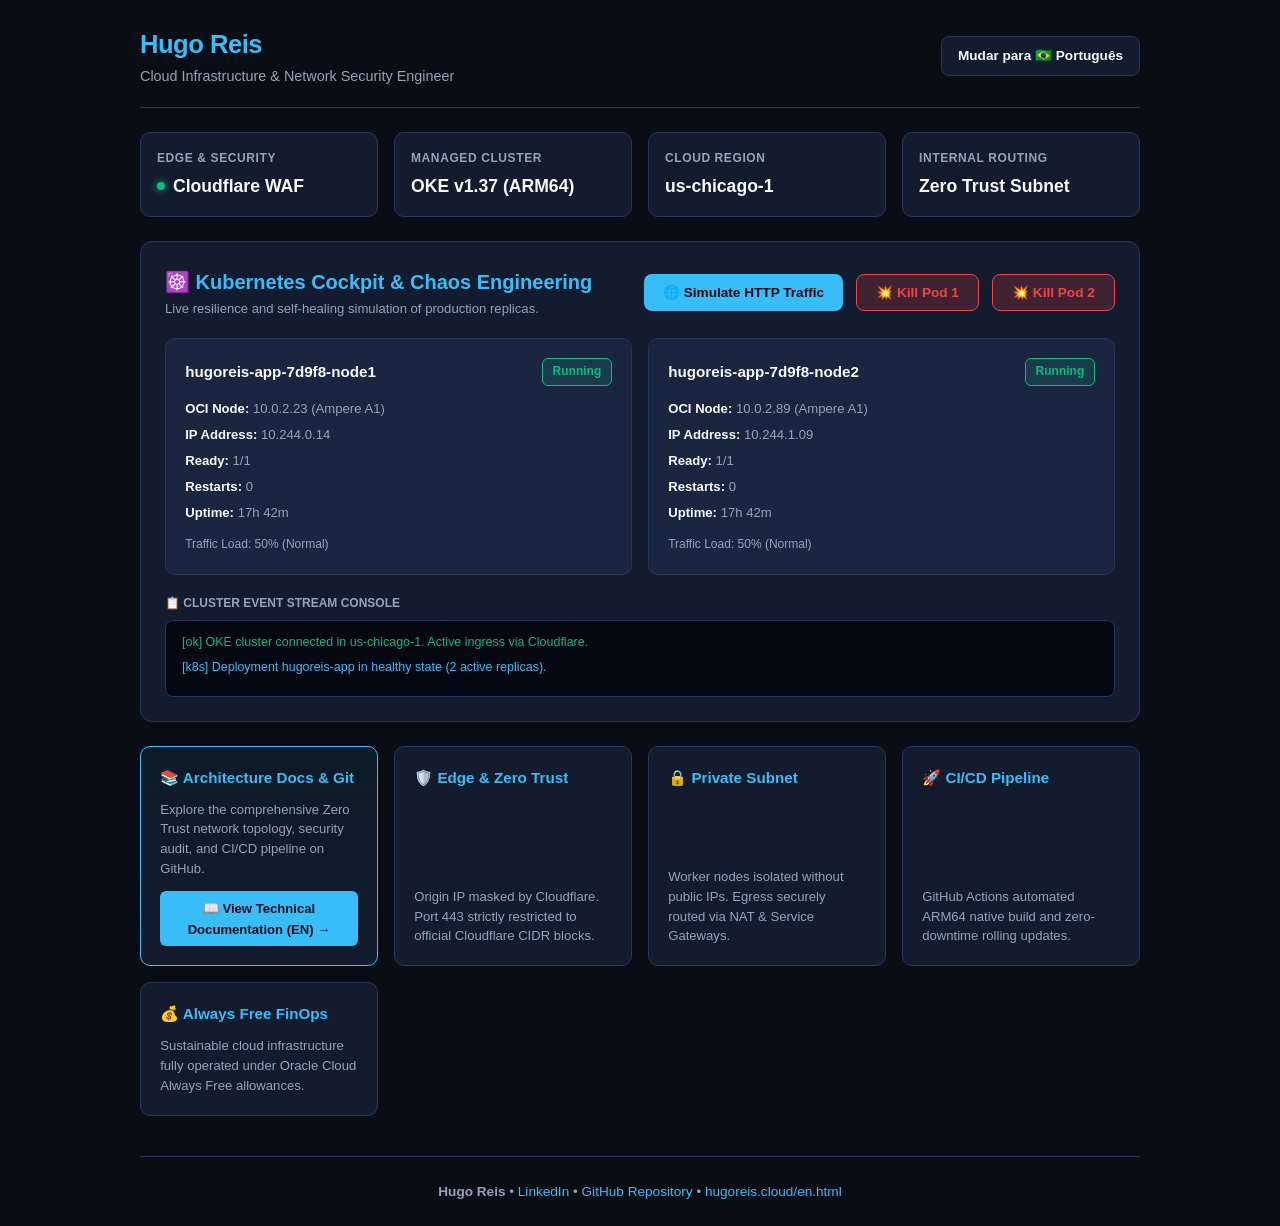
==== app/en.html @ 409507f8 "Create en.html" ====
<!DOCTYPE html>
<html lang="en-US">
<head>
  <meta charset="UTF-8">
  <meta name="viewport" content="width=device-width, initial-scale=1.0">
  <title>Hugo Reis | Cloud Architecture & Kubernetes Cockpit</title>
  <link rel="stylesheet" href="style.css">
  <script src="app.js" defer></script>
</head>
<body>
  <div class="container">
    <header>
      <div class="brand">
        <h1>Hugo Reis</h1>
        <p>Cloud Infrastructure & Network Security Engineer</p>
      </div>
      <a href="index.html" class="lang-btn">Mudar para 🇧🇷 Português</a>
    </header>

    <div class="telemetry-strip">
      <div class="telemetry-card">
        <div class="telemetry-label">Edge & Security</div>
        <div class="telemetry-val"><span class="status-dot"></span> Cloudflare WAF</div>
      </div>
      <div class="telemetry-card">
        <div class="telemetry-label">Managed Cluster</div>
        <div class="telemetry-val">OKE v1.37 (ARM64)</div>
      </div>
      <div class="telemetry-card">
        <div class="telemetry-label">Cloud Region</div>
        <div class="telemetry-val">us-chicago-1</div>
      </div>
      <div class="telemetry-card">
        <div class="telemetry-label">Internal Routing</div>
        <div class="telemetry-val">Zero Trust Subnet</div>
      </div>
    </div>

    <section class="cockpit-panel">
      <div class="cockpit-header">
        <div>
          <h2>☸️ Kubernetes Cockpit & Chaos Engineering</h2>
          <p style="font-size: 0.82rem; color: var(--text-muted);">Live resilience and self-healing simulation of production replicas.</p>
        </div>
        <div class="actions-bar">
          <button class="btn" id="btn-traffic">🌐 Simulate HTTP Traffic</button>
          <button class="btn btn-danger" id="btn-kill-1">💥 Kill Pod 1</button>
          <button class="btn btn-danger" id="btn-kill-2">💥 Kill Pod 2</button>
        </div>
      </div>

      <div class="pods-grid">
        <div class="pod-card" id="pod-card-1">
          <div class="pod-title">
            <span>hugoreis-app-7d9f8-node1</span>
            <span class="pod-badge badge-running" id="pod-status-1">Running</span>
          </div>
          <div class="pod-meta">
            <span><strong>OCI Node:</strong> 10.0.2.23 (Ampere A1)</span>
            <span><strong>IP Address:</strong> 10.244.0.14</span>
            <span><strong>Ready:</strong> <span id="pod-ready-1">1/1</span></span>
            <span><strong>Restarts:</strong> <span id="pod-restarts-1">0</span></span>
            <span><strong>Uptime:</strong> 17h 42m</span>
          </div>
          <div style="font-size: 0.75rem; color: var(--text-muted);" id="pod-load-1">Traffic Load: 50% (Normal)</div>
        </div>

        <div class="pod-card" id="pod-card-2">
          <div class="pod-title">
            <span>hugoreis-app-7d9f8-node2</span>
            <span class="pod-badge badge-running" id="pod-status-2">Running</span>
          </div>
          <div class="pod-meta">
            <span><strong>OCI Node:</strong> 10.0.2.89 (Ampere A1)</span>
            <span><strong>IP Address:</strong> 10.244.1.09</span>
            <span><strong>Ready:</strong> <span id="pod-ready-2">1/1</span></span>
            <span><strong>Restarts:</strong> <span id="pod-restarts-2">0</span></span>
            <span><strong>Uptime:</strong> 17h 42m</span>
          </div>
          <div style="font-size: 0.75rem; color: var(--text-muted);" id="pod-load-2">Traffic Load: 50% (Normal)</div>
        </div>
      </div>

      <div>
        <div style="font-size: 0.75rem; font-weight: 700; text-transform: uppercase; color: var(--text-muted); margin-bottom: 0.4rem;">
          📋 Cluster Event Stream Console
        </div>
        <div class="console-box" id="console-log">
          <div class="console-line success">[ok] OKE cluster connected in us-chicago-1. Active ingress via Cloudflare.</div>
          <div class="console-line">[k8s] Deployment hugoreis-app in healthy state (2 active replicas).</div>
        </div>
      </div>
    </section>

    <div class="specs-grid">
      <div class="spec-card doc-highlight">
        <h3>📚 Architecture Docs & Git</h3>
        <p>Explore the comprehensive Zero Trust network topology, security audit, and CI/CD pipeline on GitHub.</p>
        <a href="https://github.com/hnreis/hugoreis-cloud/blob/main/README.md" target="_blank" class="doc-link">📖 View Technical Documentation (EN) &rarr;</a>
      </div>
      <div class="spec-card">
        <h3>🛡️ Edge & Zero Trust</h3>
        <p>Origin IP masked by Cloudflare. Port 443 strictly restricted to official Cloudflare CIDR blocks.</p>
      </div>
      <div class="spec-card">
        <h3>🔒 Private Subnet</h3>
        <p>Worker nodes isolated without public IPs. Egress securely routed via NAT & Service Gateways.</p>
      </div>
      <div class="spec-card">
        <h3>🚀 CI/CD Pipeline</h3>
        <p>GitHub Actions automated ARM64 native build and zero-downtime rolling updates.</p>
      </div>
      <div class="spec-card">
        <h3>💰 Always Free FinOps</h3>
        <p>Sustainable cloud infrastructure fully operated under Oracle Cloud Always Free allowances.</p>
      </div>
    </div>

    <footer>
      <p>
        <strong>Hugo Reis</strong> &bull; 
        <a href="https://www.linkedin.com/in/hugo-nogueira-dos-reis/" target="_blank">LinkedIn</a> &bull; 
        <a href="https://github.com/hnreis/hugoreis-cloud" target="_blank">GitHub Repository</a> &bull; 
        <a href="https://www.hugoreis.cloud/en.html">hugoreis.cloud/en.html</a>
      </p>
    </footer>
  </div>
</body>
</html>
---- app/style.css ----
:root {
  --bg: #090d16;
  --card: #131b2e;
  --card-inner: #1a253f;
  --border: #283759;
  --accent: #38bdf8;
  --accent-hover: #0284c7;
  --text: #f8fafc;
  --text-muted: #94a3b8;
  --success: #10b981;
  --danger: #ef4444;
  --warning: #f59e0b;
}

* { box-sizing: border-box; margin: 0; padding: 0; font-family: -apple-system, BlinkMacSystemFont, "Segoe UI", Roboto, sans-serif; }
body { background-color: var(--bg); color: var(--text); line-height: 1.6; padding: 1.5rem 1rem; }
.container { max-width: 1000px; margin: 0 auto; display: flex; flex-direction: column; gap: 1.5rem; }

header { display: flex; justify-content: space-between; align-items: center; border-bottom: 1px solid var(--border); padding-bottom: 1.2rem; }
.brand h1 { font-size: 1.6rem; color: var(--accent); letter-spacing: -0.02em; }
.brand p { color: var(--text-muted); font-size: 0.9rem; }
.lang-btn { background: var(--card); border: 1px solid var(--border); color: var(--text); padding: 0.5rem 1rem; border-radius: 8px; font-weight: 600; font-size: 0.85rem; text-decoration: none; transition: border-color 0.2s; }
.lang-btn:hover { border-color: var(--accent); }

.telemetry-strip { display: grid; grid-template-columns: repeat(auto-fit, minmax(200px, 1fr)); gap: 1rem; }
.telemetry-card { background: var(--card); border: 1px solid var(--border); border-radius: 10px; padding: 1rem; }
.telemetry-label { font-size: 0.75rem; text-transform: uppercase; color: var(--text-muted); font-weight: 700; letter-spacing: 0.05em; }
.telemetry-val { font-size: 1.1rem; font-weight: 700; color: var(--text); margin-top: 0.2rem; display: flex; align-items: center; gap: 0.5rem; }
.status-dot { width: 8px; height: 8px; border-radius: 50%; background: var(--success); display: inline-block; box-shadow: 0 0 8px var(--success); }

.cockpit-panel { background: var(--card); border: 1px solid var(--border); border-radius: 12px; padding: 1.5rem; display: flex; flex-direction: column; gap: 1.2rem; }
.cockpit-header { display: flex; justify-content: space-between; align-items: center; flex-wrap: wrap; gap: 0.8rem; }
.cockpit-header h2 { font-size: 1.25rem; color: var(--accent); display: flex; align-items: center; gap: 0.5rem; }

.actions-bar { display: flex; gap: 0.8rem; flex-wrap: wrap; }
.btn { background: var(--accent); color: #090d16; border: none; padding: 0.6rem 1.2rem; border-radius: 8px; font-weight: 700; font-size: 0.85rem; cursor: pointer; transition: opacity 0.2s; }
.btn:hover { opacity: 0.9; }
.btn-danger { background: rgba(239, 68, 68, 0.2); border: 1px solid var(--danger); color: var(--danger); }
.btn-danger:hover { background: var(--danger); color: #fff; }

.pods-grid { display: grid; grid-template-columns: repeat(auto-fit, minmax(300px, 1fr)); gap: 1rem; }
.pod-card { background: var(--card-inner); border: 1px solid var(--border); border-radius: 10px; padding: 1.2rem; position: relative; transition: all 0.3s ease; }
.pod-card.highlight { border-color: var(--accent); box-shadow: 0 0 15px rgba(56, 189, 248, 0.4); transform: translateY(-2px); }
.pod-card.failing { border-color: var(--danger); opacity: 0.75; }
.pod-title { font-size: 0.95rem; font-weight: 700; margin-bottom: 0.5rem; display: flex; justify-content: space-between; align-items: center; }
.pod-badge { font-size: 0.75rem; padding: 0.2rem 0.6rem; border-radius: 6px; font-weight: 700; }
.badge-running { background: rgba(16, 185, 129, 0.15); color: var(--success); border: 1px solid var(--success); }
.badge-failed { background: rgba(239, 68, 68, 0.15); color: var(--danger); border: 1px solid var(--danger); }
.badge-recovering { background: rgba(245, 158, 11, 0.15); color: var(--warning); border: 1px solid var(--warning); }

.pod-meta { font-size: 0.82rem; color: var(--text-muted); display: flex; flex-direction: column; gap: 0.3rem; margin: 0.8rem 0; }
.pod-meta span strong { color: var(--text); }

.console-box { background: #040711; border: 1px solid var(--border); border-radius: 8px; padding: 0.8rem 1rem; font-family: ui-monospace, SFMono-Regular, Menlo, Monaco, Consolas, monospace; font-size: 0.78rem; max-height: 160px; overflow-y: auto; color: #38bdf8; }
.console-line { margin-bottom: 0.3rem; word-break: break-all; }
.console-line.warn { color: var(--warning); }
.console-line.err { color: var(--danger); }
.console-line.success { color: var(--success); }

.specs-grid { display: grid; grid-template-columns: repeat(auto-fit, minmax(220px, 1fr)); gap: 1rem; }
.spec-card { background: var(--card); border: 1px solid var(--border); border-radius: 10px; padding: 1.2rem; display: flex; flex-direction: column; justify-content: space-between; }
.spec-card h3 { font-size: 0.95rem; color: var(--accent); margin-bottom: 0.6rem; }
.spec-card p { font-size: 0.82rem; color: var(--text-muted); line-height: 1.5; }

/* Destaque do Card de Documentação Git */
.doc-highlight { border: 1px solid var(--accent); background: linear-gradient(180deg, rgba(56, 189, 248, 0.08) 0%, var(--card) 100%); }
.doc-link { display: inline-block; margin-top: 0.8rem; font-size: 0.82rem; font-weight: 700; color: #090d16; background: var(--accent); padding: 0.4rem 0.8rem; border-radius: 6px; text-decoration: none; text-align: center; }
.doc-link:hover { opacity: 0.9; }

footer { text-align: center; color: var(--text-muted); font-size: 0.85rem; border-top: 1px solid var(--border); padding-top: 1.5rem; margin-top: 1rem; }
footer a { color: var(--accent); text-decoration: none; }
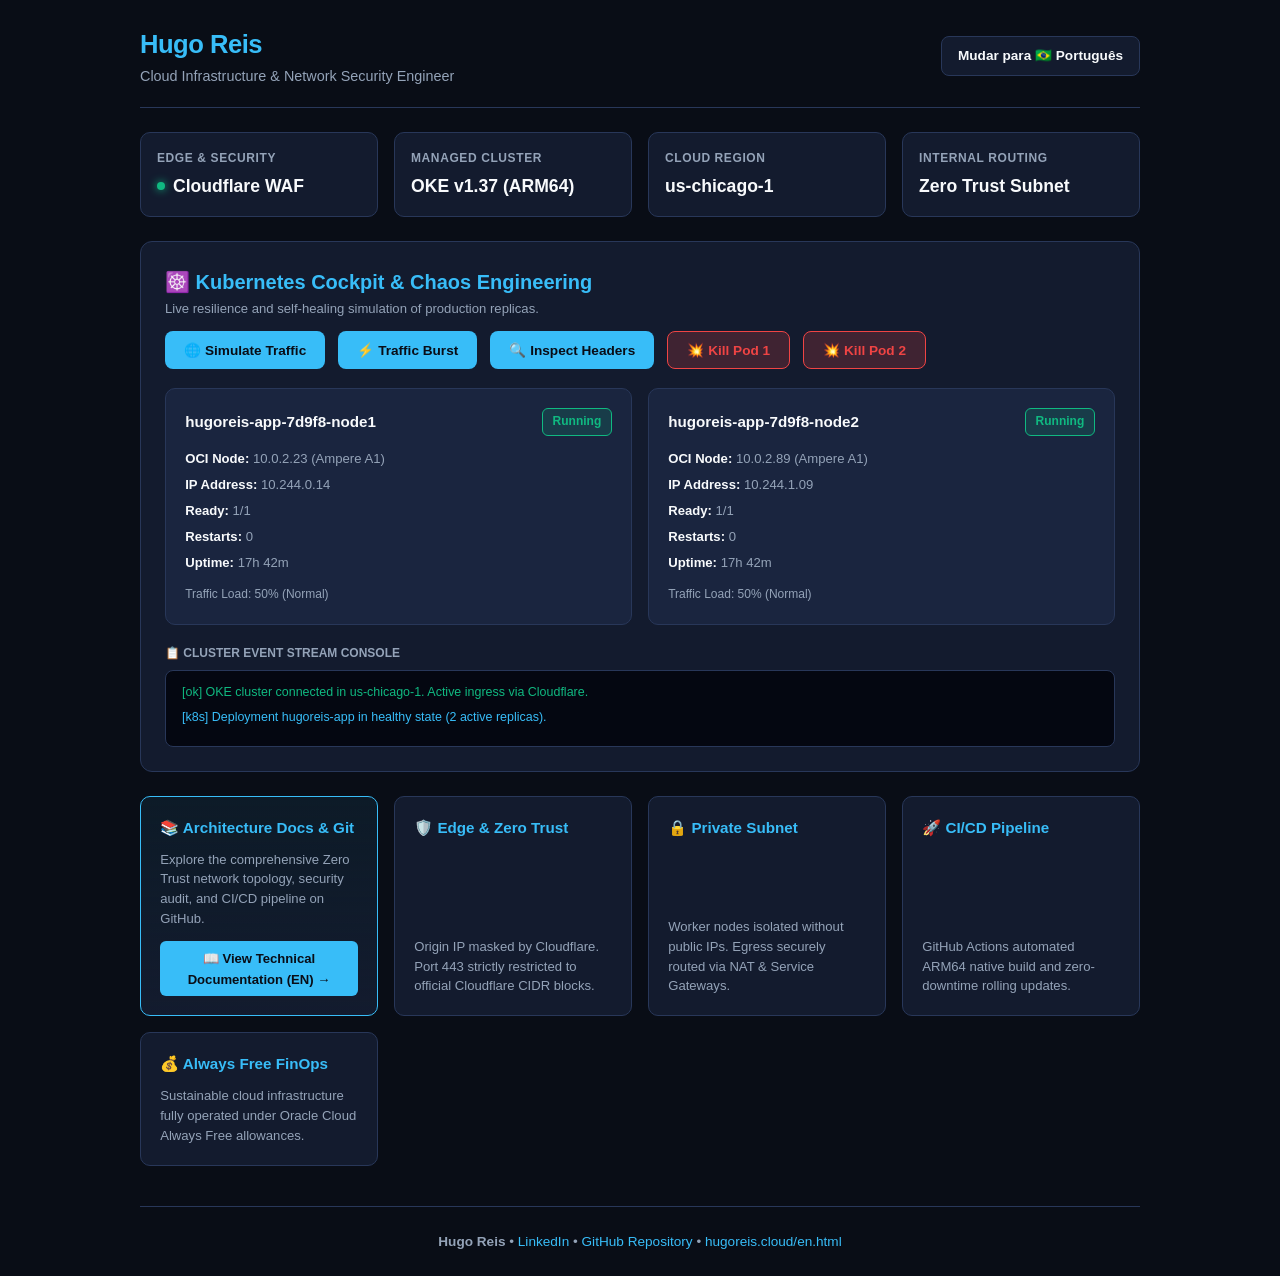
==== commit 41138cd8: "Update en.html" ====
--- a/app/en.html
+++ b/app/en.html
@@ -43,7 +43,9 @@
           <p style="font-size: 0.82rem; color: var(--text-muted);">Live resilience and self-healing simulation of production replicas.</p>
         </div>
         <div class="actions-bar">
-          <button class="btn" id="btn-traffic">🌐 Simulate HTTP Traffic</button>
+          <button class="btn" id="btn-traffic">🌐 Simulate Traffic</button>
+          <button class="btn" id="btn-burst">⚡ Traffic Burst</button>
+          <button class="btn" id="btn-headers">🔍 Inspect Headers</button>
           <button class="btn btn-danger" id="btn-kill-1">💥 Kill Pod 1</button>
           <button class="btn btn-danger" id="btn-kill-2">💥 Kill Pod 2</button>
         </div>
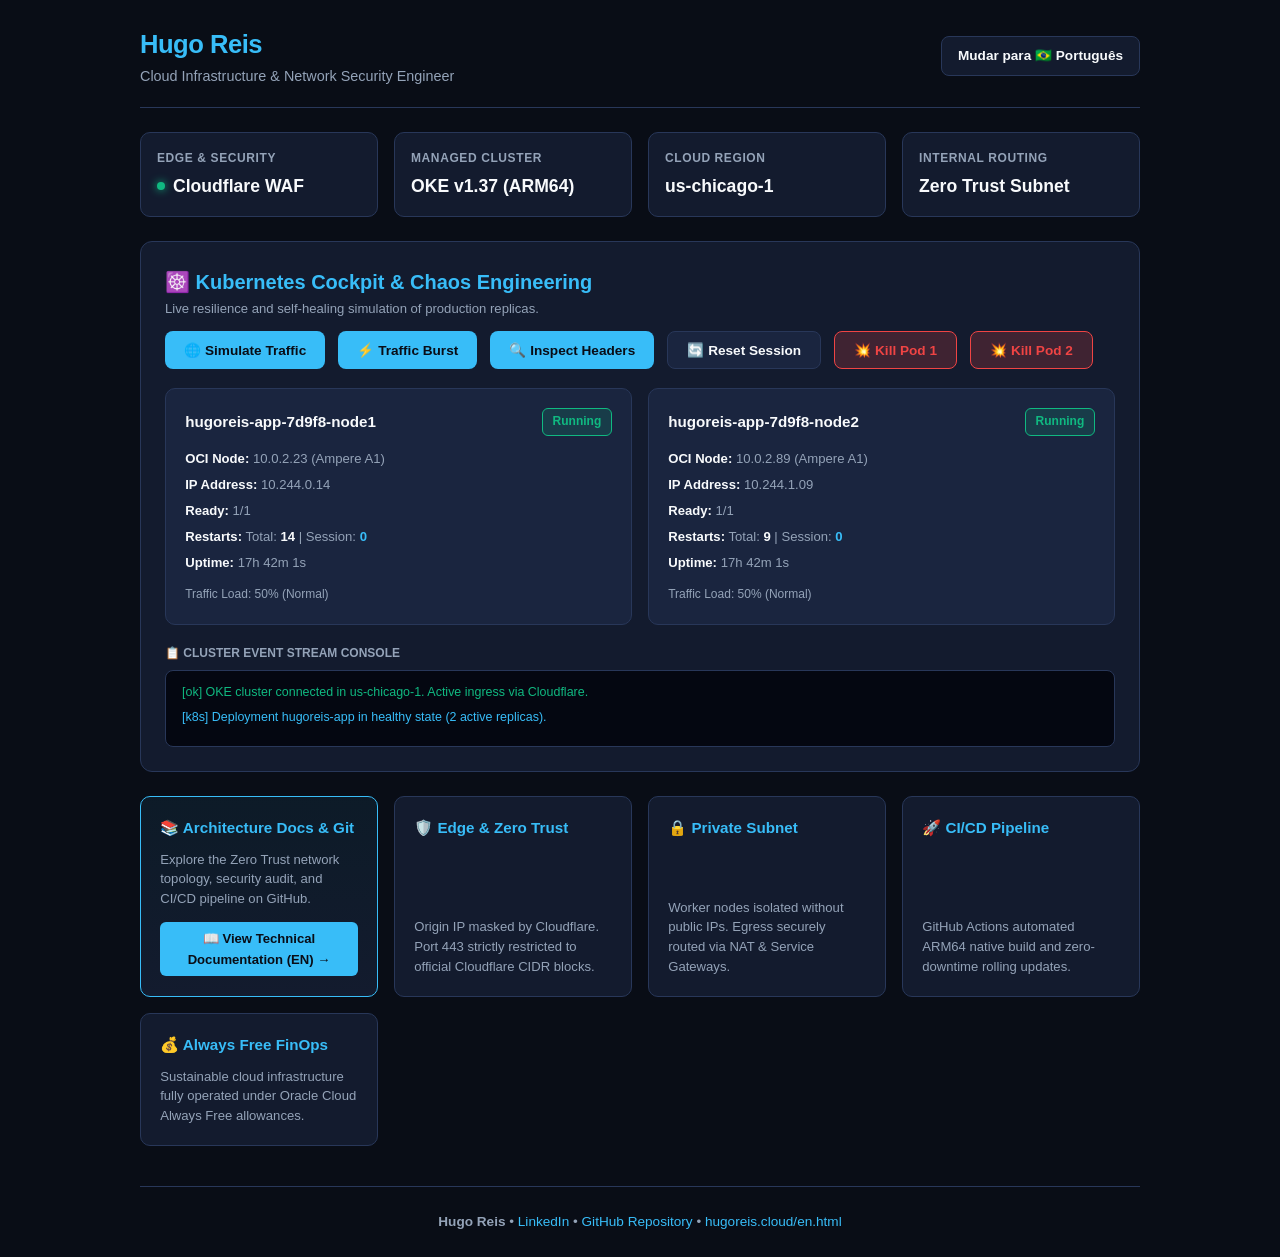
==== commit 672389b5: "Update en.html" ====
--- a/app/en.html
+++ b/app/en.html
@@ -4,8 +4,8 @@
   <meta charset="UTF-8">
   <meta name="viewport" content="width=device-width, initial-scale=1.0">
   <title>Hugo Reis | Cloud Architecture & Kubernetes Cockpit</title>
-  <link rel="stylesheet" href="style.css">
-  <script src="app.js" defer></script>
+  <link rel="stylesheet" href="style.css?v=2">
+  <script src="app.js?v=2" defer></script>
 </head>
 <body>
   <div class="container">
@@ -46,6 +46,7 @@
           <button class="btn" id="btn-traffic">🌐 Simulate Traffic</button>
           <button class="btn" id="btn-burst">⚡ Traffic Burst</button>
           <button class="btn" id="btn-headers">🔍 Inspect Headers</button>
+          <button class="btn" id="btn-reset" style="background: var(--card-inner); border: 1px solid var(--border); color: var(--text);">🔄 Reset Session</button>
           <button class="btn btn-danger" id="btn-kill-1">💥 Kill Pod 1</button>
           <button class="btn btn-danger" id="btn-kill-2">💥 Kill Pod 2</button>
         </div>
@@ -54,30 +55,30 @@
       <div class="pods-grid">
         <div class="pod-card" id="pod-card-1">
           <div class="pod-title">
-            <span>hugoreis-app-7d9f8-node1</span>
+            <span id="pod-name-1">hugoreis-app-7d9f8-node1</span>
             <span class="pod-badge badge-running" id="pod-status-1">Running</span>
           </div>
           <div class="pod-meta">
             <span><strong>OCI Node:</strong> 10.0.2.23 (Ampere A1)</span>
             <span><strong>IP Address:</strong> 10.244.0.14</span>
             <span><strong>Ready:</strong> <span id="pod-ready-1">1/1</span></span>
-            <span><strong>Restarts:</strong> <span id="pod-restarts-1">0</span></span>
-            <span><strong>Uptime:</strong> 17h 42m</span>
+            <span><strong>Restarts:</strong> Total: <strong id="pod-total-restarts-1">14</strong> | Session: <strong id="pod-session-restarts-1" style="color: var(--accent);">0</strong></span>
+            <span><strong>Uptime:</strong> <span id="pod-uptime-1">17h 42m</span></span>
           </div>
           <div style="font-size: 0.75rem; color: var(--text-muted);" id="pod-load-1">Traffic Load: 50% (Normal)</div>
         </div>
 
         <div class="pod-card" id="pod-card-2">
           <div class="pod-title">
-            <span>hugoreis-app-7d9f8-node2</span>
+            <span id="pod-name-2">hugoreis-app-7d9f8-node2</span>
             <span class="pod-badge badge-running" id="pod-status-2">Running</span>
           </div>
           <div class="pod-meta">
             <span><strong>OCI Node:</strong> 10.0.2.89 (Ampere A1)</span>
             <span><strong>IP Address:</strong> 10.244.1.09</span>
             <span><strong>Ready:</strong> <span id="pod-ready-2">1/1</span></span>
-            <span><strong>Restarts:</strong> <span id="pod-restarts-2">0</span></span>
-            <span><strong>Uptime:</strong> 17h 42m</span>
+            <span><strong>Restarts:</strong> Total: <strong id="pod-total-restarts-2">9</strong> | Session: <strong id="pod-session-restarts-2" style="color: var(--accent);">0</strong></span>
+            <span><strong>Uptime:</strong> <span id="pod-uptime-2">17h 42m</span></span>
           </div>
           <div style="font-size: 0.75rem; color: var(--text-muted);" id="pod-load-2">Traffic Load: 50% (Normal)</div>
         </div>
@@ -97,7 +98,7 @@
     <div class="specs-grid">
       <div class="spec-card doc-highlight">
         <h3>📚 Architecture Docs & Git</h3>
-        <p>Explore the comprehensive Zero Trust network topology, security audit, and CI/CD pipeline on GitHub.</p>
+        <p>Explore the Zero Trust network topology, security audit, and CI/CD pipeline on GitHub.</p>
         <a href="https://github.com/hnreis/hugoreis-cloud/blob/main/README.md" target="_blank" class="doc-link">📖 View Technical Documentation (EN) &rarr;</a>
       </div>
       <div class="spec-card">
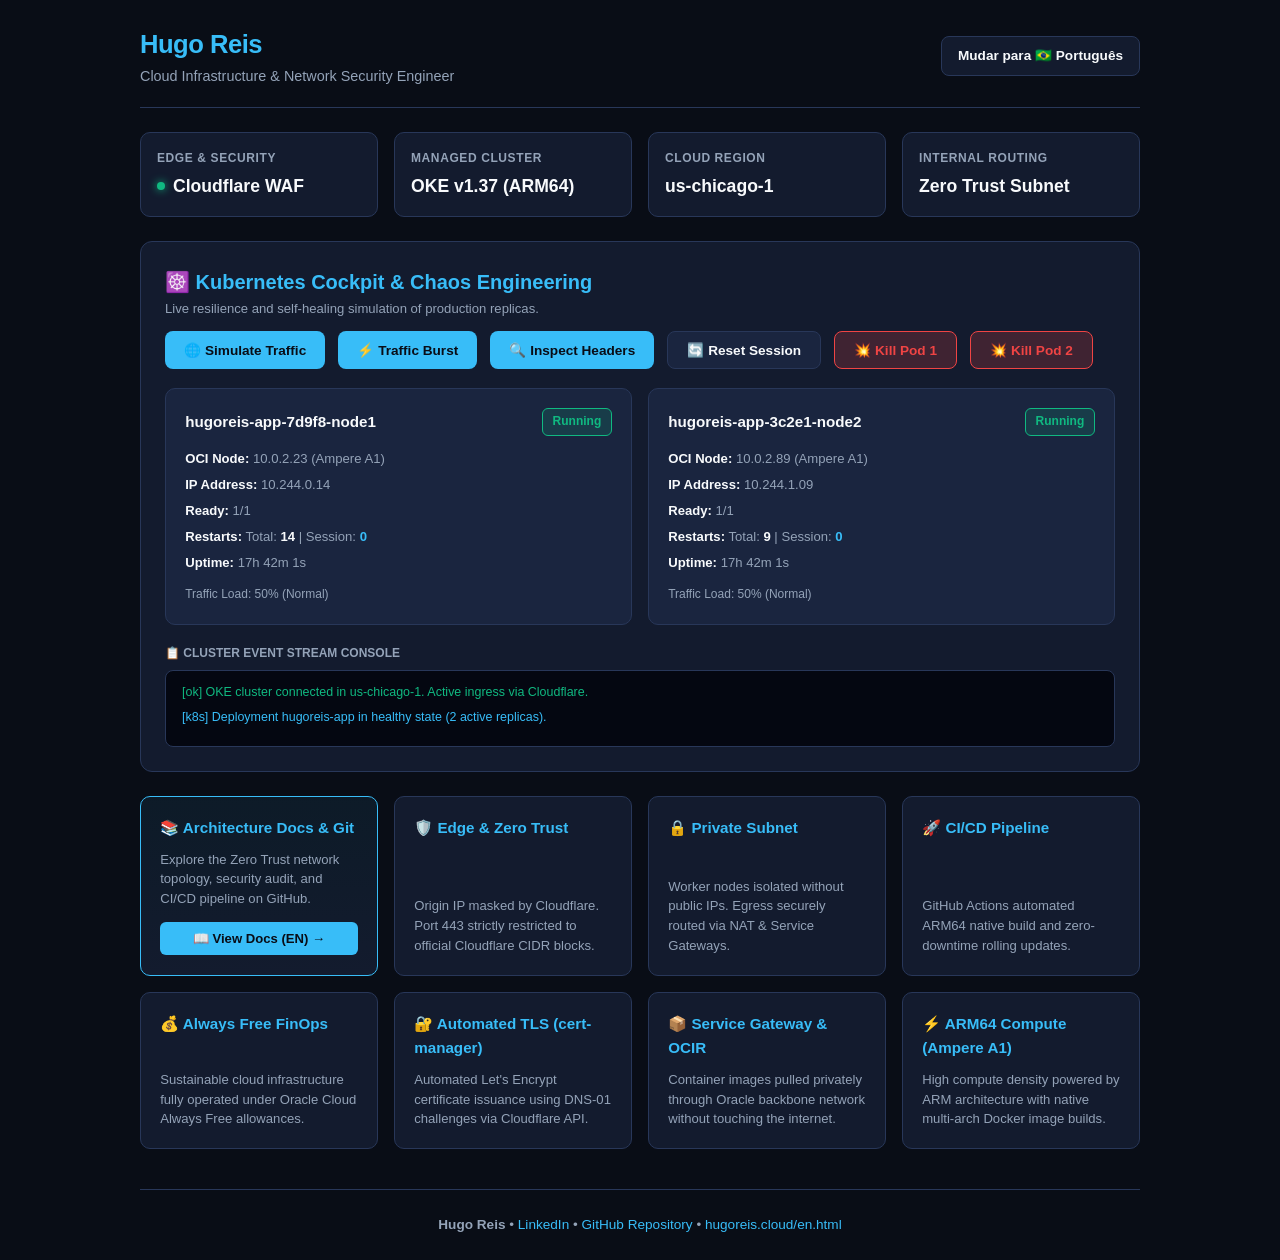
==== commit cf97a75a: "Update en.html" ====
--- a/app/en.html
+++ b/app/en.html
@@ -4,8 +4,8 @@
   <meta charset="UTF-8">
   <meta name="viewport" content="width=device-width, initial-scale=1.0">
   <title>Hugo Reis | Cloud Architecture & Kubernetes Cockpit</title>
-  <link rel="stylesheet" href="style.css?v=2">
-  <script src="app.js?v=2" defer></script>
+  <link rel="stylesheet" href="style.css?v=3">
+  <script src="app.js?v=3" defer></script>
 </head>
 <body>
   <div class="container">
@@ -70,7 +70,7 @@
 
         <div class="pod-card" id="pod-card-2">
           <div class="pod-title">
-            <span id="pod-name-2">hugoreis-app-7d9f8-node2</span>
+            <span id="pod-name-2">hugoreis-app-3c2e1-node2</span>
             <span class="pod-badge badge-running" id="pod-status-2">Running</span>
           </div>
           <div class="pod-meta">
@@ -96,10 +96,11 @@
     </section>
 
     <div class="specs-grid">
+      <!-- Row 1 of 4 Cards -->
       <div class="spec-card doc-highlight">
         <h3>📚 Architecture Docs & Git</h3>
         <p>Explore the Zero Trust network topology, security audit, and CI/CD pipeline on GitHub.</p>
-        <a href="https://github.com/hnreis/hugoreis-cloud/blob/main/README.md" target="_blank" class="doc-link">📖 View Technical Documentation (EN) &rarr;</a>
+        <a href="https://github.com/hnreis/hugoreis-cloud/blob/main/README.md" target="_blank" class="doc-link">📖 View Docs (EN) &rarr;</a>
       </div>
       <div class="spec-card">
         <h3>🛡️ Edge & Zero Trust</h3>
@@ -113,9 +114,23 @@
         <h3>🚀 CI/CD Pipeline</h3>
         <p>GitHub Actions automated ARM64 native build and zero-downtime rolling updates.</p>
       </div>
+
+      <!-- Row 2 of 4 Cards -->
       <div class="spec-card">
         <h3>💰 Always Free FinOps</h3>
         <p>Sustainable cloud infrastructure fully operated under Oracle Cloud Always Free allowances.</p>
+      </div>
+      <div class="spec-card">
+        <h3>🔐 Automated TLS (cert-manager)</h3>
+        <p>Automated Let's Encrypt certificate issuance using DNS-01 challenges via Cloudflare API.</p>
+      </div>
+      <div class="spec-card">
+        <h3>📦 Service Gateway & OCIR</h3>
+        <p>Container images pulled privately through Oracle backbone network without touching the internet.</p>
+      </div>
+      <div class="spec-card">
+        <h3>⚡ ARM64 Compute (Ampere A1)</h3>
+        <p>High compute density powered by ARM architecture with native multi-arch Docker image builds.</p>
       </div>
     </div>
 
--- a/app/style.css
+++ b/app/style.css
@@ -57,7 +57,18 @@
 .console-line.err { color: var(--danger); }
 .console-line.success { color: var(--success); }
 
-.specs-grid { display: grid; grid-template-columns: repeat(auto-fit, minmax(220px, 1fr)); gap: 1rem; }
+.specs-grid {
+  display: grid;
+  grid-template-columns: repeat(auto-fit, minmax(215px, 1fr));
+  gap: 1rem;
+  justify-content: center;
+}
+
+@media (min-width: 960px) {
+  .specs-grid {
+    grid-template-columns: repeat(4, 1fr);
+  }
+}
 .spec-card { background: var(--card); border: 1px solid var(--border); border-radius: 10px; padding: 1.2rem; display: flex; flex-direction: column; justify-content: space-between; }
 .spec-card h3 { font-size: 0.95rem; color: var(--accent); margin-bottom: 0.6rem; }
 .spec-card p { font-size: 0.82rem; color: var(--text-muted); line-height: 1.5; }
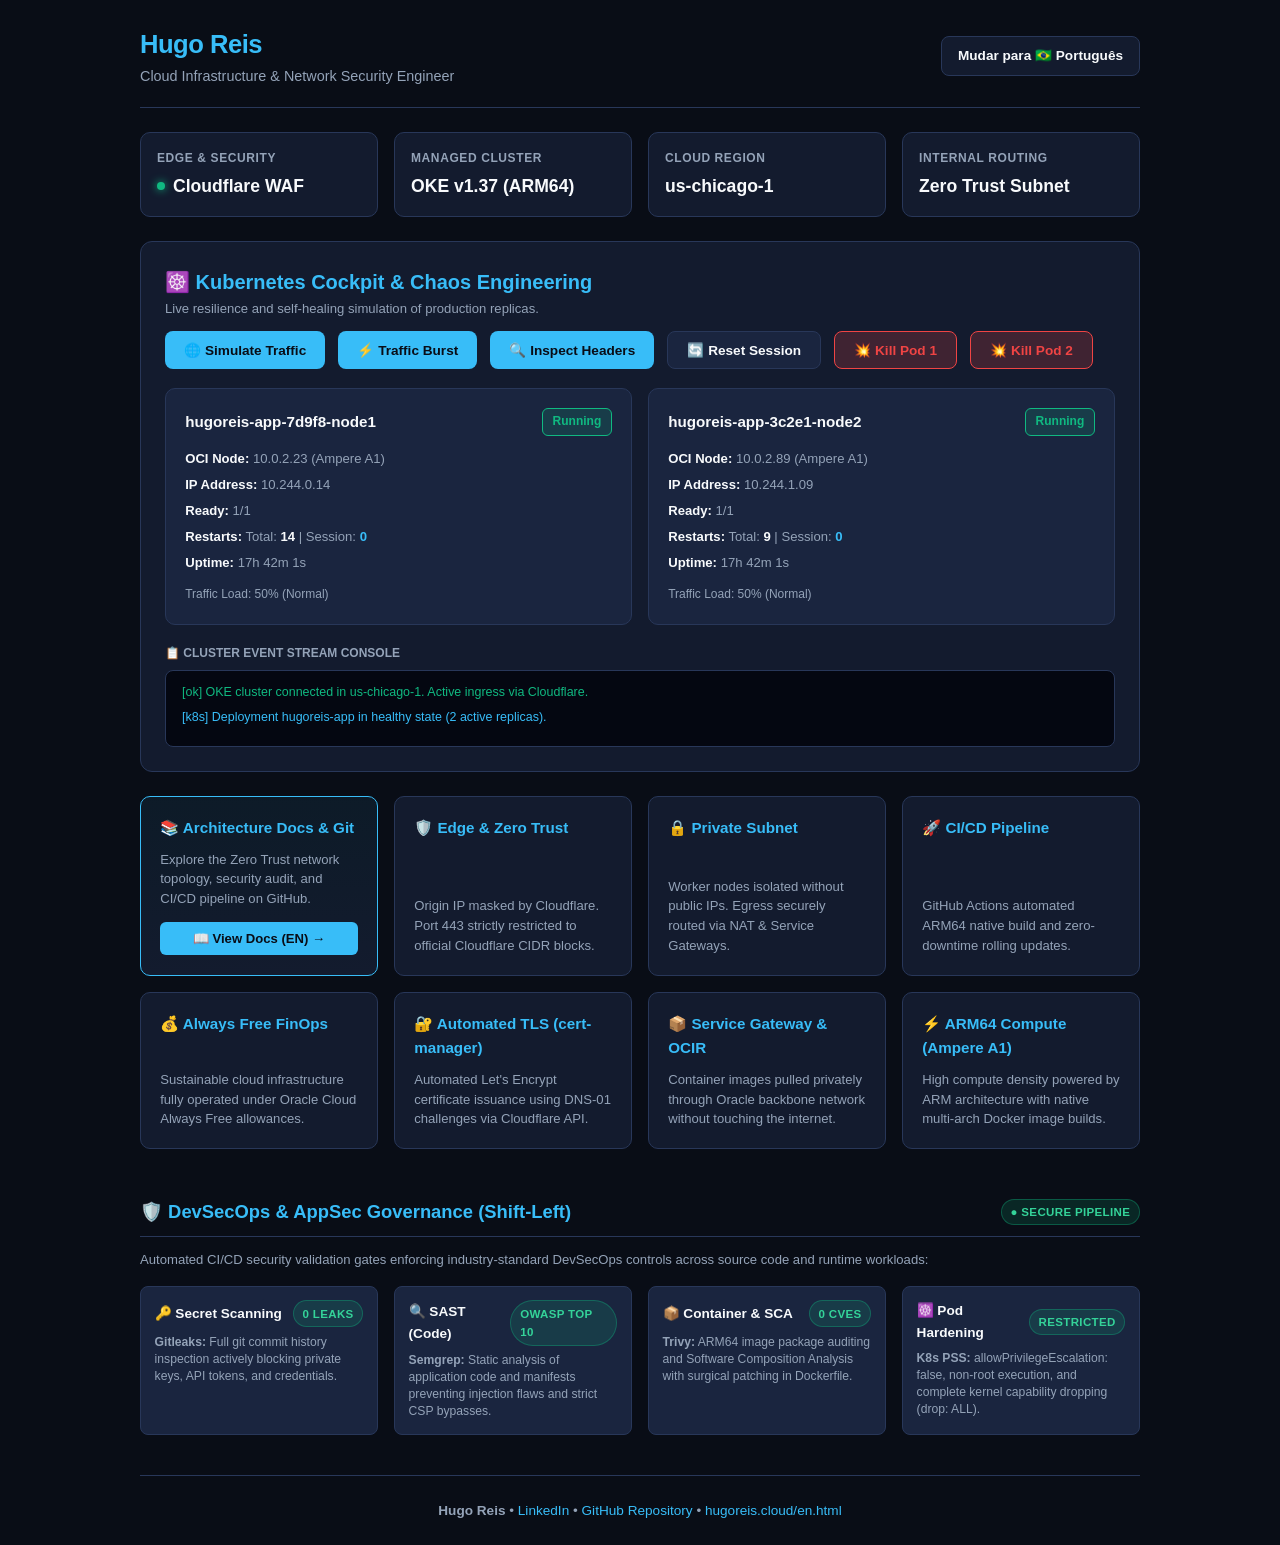
==== commit b56ae552: "Update en.html" ====
--- a/app/en.html
+++ b/app/en.html
@@ -134,6 +134,59 @@
       </div>
     </div>
 
+<!-- DevSecOps & AppSec Governance Posture Panel -->
+    <section class="card" style="margin-top: 1.5rem;">
+      <div style="display: flex; justify-content: space-between; align-items: center; margin-bottom: 0.8rem; border-bottom: 1px solid var(--border); padding-bottom: 0.6rem;">
+        <h2 style="font-size: 1.15rem; color: var(--accent); margin: 0;">🛡️ DevSecOps & AppSec Governance (Shift-Left)</h2>
+        <span class="sec-badge sec-pass">● Secure Pipeline</span>
+      </div>
+      <p style="font-size: 0.82rem; color: var(--text-muted); line-height: 1.5;">
+        Automated CI/CD security validation gates enforcing industry-standard DevSecOps controls across source code and runtime workloads:
+      </p>
+
+      <div class="sec-grid">
+        <div class="sec-item">
+          <div class="sec-item-title">
+            <span>🔑 Secret Scanning</span>
+            <span class="sec-badge sec-pass">0 Leaks</span>
+          </div>
+          <div class="sec-item-desc">
+            <strong>Gitleaks:</strong> Full git commit history inspection actively blocking private keys, API tokens, and credentials.
+          </div>
+        </div>
+
+        <div class="sec-item">
+          <div class="sec-item-title">
+            <span>🔍 SAST (Code)</span>
+            <span class="sec-badge sec-pass">OWASP Top 10</span>
+          </div>
+          <div class="sec-item-desc">
+            <strong>Semgrep:</strong> Static analysis of application code and manifests preventing injection flaws and strict CSP bypasses.
+          </div>
+        </div>
+
+        <div class="sec-item">
+          <div class="sec-item-title">
+            <span>📦 Container & SCA</span>
+            <span class="sec-badge sec-pass">0 CVEs</span>
+          </div>
+          <div class="sec-item-desc">
+            <strong>Trivy:</strong> ARM64 image package auditing and Software Composition Analysis with surgical patching in Dockerfile.
+          </div>
+        </div>
+
+        <div class="sec-item">
+          <div class="sec-item-title">
+            <span>☸️ Pod Hardening</span>
+            <span class="sec-badge sec-pass">Restricted</span>
+          </div>
+          <div class="sec-item-desc">
+            <strong>K8s PSS:</strong> <code>allowPrivilegeEscalation: false</code>, non-root execution, and complete kernel capability dropping (<code>drop: ALL</code>).
+          </div>
+        </div>
+      </div>
+    </section>
+    
     <footer>
       <p>
         <strong>Hugo Reis</strong> &bull; 
--- a/app/style.css
+++ b/app/style.css
@@ -80,3 +80,54 @@
 
 footer { text-align: center; color: var(--text-muted); font-size: 0.85rem; border-top: 1px solid var(--border); padding-top: 1.5rem; margin-top: 1rem; }
 footer a { color: var(--accent); text-decoration: none; }
+
+/* --- DevSecOps & Security Gates Badges --- */
+.sec-badge {
+  display: inline-flex;
+  align-items: center;
+  gap: 0.35rem;
+  padding: 0.2rem 0.55rem;
+  border-radius: 9999px;
+  font-size: 0.72rem;
+  font-weight: 700;
+  text-transform: uppercase;
+  letter-spacing: 0.03em;
+}
+
+.sec-pass {
+  background: rgba(16, 185, 129, 0.15);
+  color: #34d399;
+  border: 1px solid rgba(16, 185, 129, 0.35);
+}
+
+.sec-grid {
+  display: grid;
+  grid-template-columns: repeat(auto-fit, minmax(210px, 1fr));
+  gap: 1rem;
+  margin-top: 1rem;
+}
+
+.sec-item {
+  background: var(--card-inner, #0f172a);
+  border: 1px solid var(--border);
+  border-radius: 8px;
+  padding: 0.85rem;
+  display: flex;
+  flex-direction: column;
+  gap: 0.4rem;
+}
+
+.sec-item-title {
+  display: flex;
+  justify-content: space-between;
+  align-items: center;
+  font-weight: 700;
+  font-size: 0.85rem;
+  color: var(--text);
+}
+
+.sec-item-desc {
+  font-size: 0.76rem;
+  color: var(--text-muted);
+  line-height: 1.4;
+}
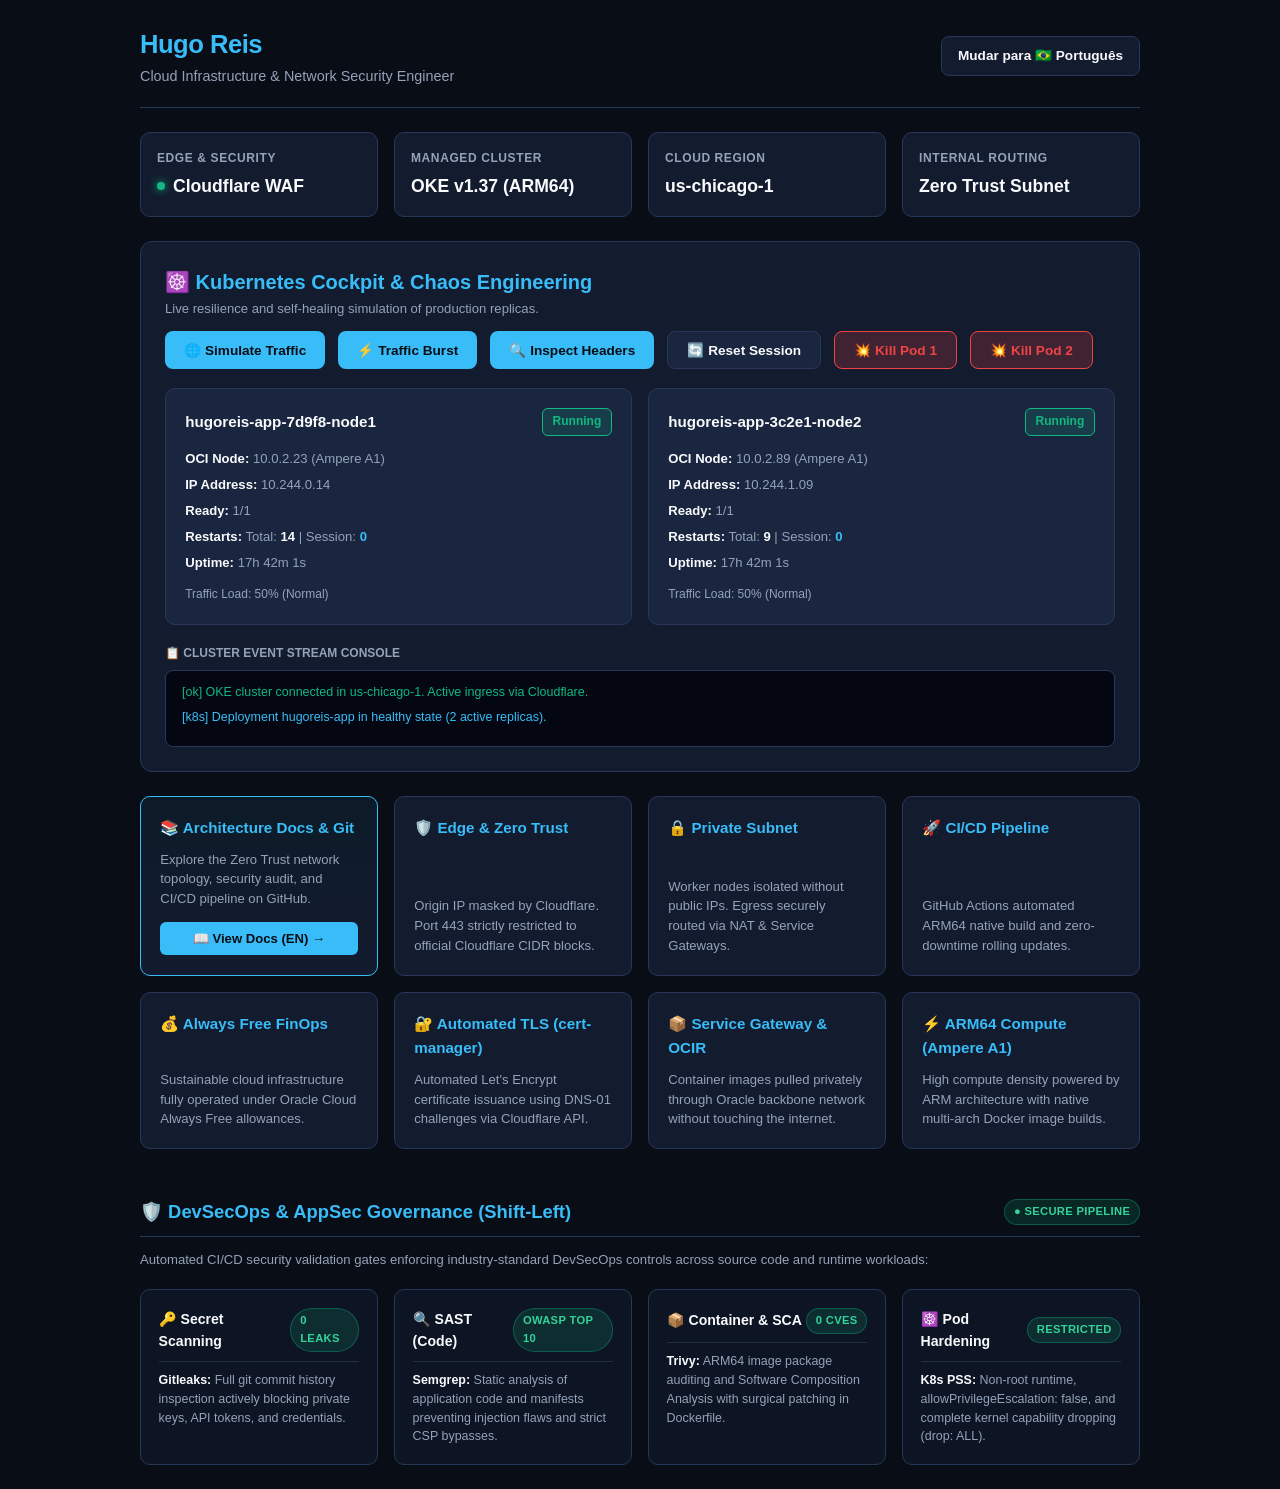
==== commit 99c047e1: "Update en.html" ====
--- a/app/en.html
+++ b/app/en.html
@@ -133,68 +133,55 @@
         <p>High compute density powered by ARM architecture with native multi-arch Docker image builds.</p>
       </div>
     </div>
-
-<!-- DevSecOps & AppSec Governance Posture Panel -->
+    <!-- DevSecOps & AppSec Governance Panel (Cards) -->
     <section class="card" style="margin-top: 1.5rem;">
       <div style="display: flex; justify-content: space-between; align-items: center; margin-bottom: 0.8rem; border-bottom: 1px solid var(--border); padding-bottom: 0.6rem;">
         <h2 style="font-size: 1.15rem; color: var(--accent); margin: 0;">🛡️ DevSecOps & AppSec Governance (Shift-Left)</h2>
-        <span class="sec-badge sec-pass">● Secure Pipeline</span>
+        <span class="sec-badge">● Secure Pipeline</span>
       </div>
       <p style="font-size: 0.82rem; color: var(--text-muted); line-height: 1.5;">
         Automated CI/CD security validation gates enforcing industry-standard DevSecOps controls across source code and runtime workloads:
       </p>
 
       <div class="sec-grid">
-        <div class="sec-item">
-          <div class="sec-item-title">
-            <span>🔑 Secret Scanning</span>
-            <span class="sec-badge sec-pass">0 Leaks</span>
+        <div class="sec-card">
+          <div class="sec-card-header">
+            <span class="sec-card-title">🔑 Secret Scanning</span>
+            <span class="sec-badge">0 Leaks</span>
           </div>
-          <div class="sec-item-desc">
+          <div class="sec-card-body">
             <strong>Gitleaks:</strong> Full git commit history inspection actively blocking private keys, API tokens, and credentials.
           </div>
         </div>
 
-        <div class="sec-item">
-          <div class="sec-item-title">
-            <span>🔍 SAST (Code)</span>
-            <span class="sec-badge sec-pass">OWASP Top 10</span>
+        <div class="sec-card">
+          <div class="sec-card-header">
+            <span class="sec-card-title">🔍 SAST (Code)</span>
+            <span class="sec-badge">OWASP Top 10</span>
           </div>
-          <div class="sec-item-desc">
+          <div class="sec-card-body">
             <strong>Semgrep:</strong> Static analysis of application code and manifests preventing injection flaws and strict CSP bypasses.
           </div>
         </div>
 
-        <div class="sec-item">
-          <div class="sec-item-title">
-            <span>📦 Container & SCA</span>
-            <span class="sec-badge sec-pass">0 CVEs</span>
+        <div class="sec-card">
+          <div class="sec-card-header">
+            <span class="sec-card-title">📦 Container & SCA</span>
+            <span class="sec-badge">0 CVEs</span>
           </div>
-          <div class="sec-item-desc">
+          <div class="sec-card-body">
             <strong>Trivy:</strong> ARM64 image package auditing and Software Composition Analysis with surgical patching in Dockerfile.
           </div>
         </div>
 
-        <div class="sec-item">
-          <div class="sec-item-title">
-            <span>☸️ Pod Hardening</span>
-            <span class="sec-badge sec-pass">Restricted</span>
+        <div class="sec-card">
+          <div class="sec-card-header">
+            <span class="sec-card-title">☸️ Pod Hardening</span>
+            <span class="sec-badge">Restricted</span>
           </div>
-          <div class="sec-item-desc">
-            <strong>K8s PSS:</strong> <code>allowPrivilegeEscalation: false</code>, non-root execution, and complete kernel capability dropping (<code>drop: ALL</code>).
+          <div class="sec-card-body">
+            <strong>K8s PSS:</strong> Non-root runtime, <code>allowPrivilegeEscalation: false</code>, and complete kernel capability dropping (<code>drop: ALL</code>).
           </div>
         </div>
       </div>
     </section>
-    
-    <footer>
-      <p>
-        <strong>Hugo Reis</strong> &bull; 
-        <a href="https://www.linkedin.com/in/hugo-nogueira-dos-reis/" target="_blank">LinkedIn</a> &bull; 
-        <a href="https://github.com/hnreis/hugoreis-cloud" target="_blank">GitHub Repository</a> &bull; 
-        <a href="https://www.hugoreis.cloud/en.html">hugoreis.cloud/en.html</a>
-      </p>
-    </footer>
-  </div>
-</body>
-</html>
--- a/app/style.css
+++ b/app/style.css
@@ -81,53 +81,65 @@
 footer { text-align: center; color: var(--text-muted); font-size: 0.85rem; border-top: 1px solid var(--border); padding-top: 1.5rem; margin-top: 1rem; }
 footer a { color: var(--accent); text-decoration: none; }
 
-/* --- DevSecOps & Security Gates Badges --- */
+/* --- Grelha e Cartões de DevSecOps --- */
+.sec-grid {
+  display: grid;
+  grid-template-columns: repeat(auto-fit, minmax(220px, 1fr));
+  gap: 1rem;
+  margin-top: 1.2rem;
+}
+
+.sec-card {
+  background: rgba(15, 23, 42, 0.7);
+  border: 1px solid var(--border);
+  border-radius: 10px;
+  padding: 1.1rem;
+  display: flex;
+  flex-direction: column;
+  gap: 0.6rem;
+  transition: transform 0.2s ease, border-color 0.2s ease;
+}
+
+.sec-card:hover {
+  border-color: var(--accent);
+  transform: translateY(-2px);
+}
+
+.sec-card-header {
+  display: flex;
+  align-items: center;
+  justify-content: space-between;
+  border-bottom: 1px solid rgba(51, 65, 85, 0.6);
+  padding-bottom: 0.5rem;
+}
+
+.sec-card-title {
+  font-weight: 700;
+  font-size: 0.88rem;
+  color: var(--text);
+  display: flex;
+  align-items: center;
+  gap: 0.4rem;
+}
+
 .sec-badge {
-  display: inline-flex;
-  align-items: center;
-  gap: 0.35rem;
+  background: rgba(16, 185, 129, 0.15);
+  color: #34d399;
+  border: 1px solid rgba(16, 185, 129, 0.35);
   padding: 0.2rem 0.55rem;
   border-radius: 9999px;
-  font-size: 0.72rem;
+  font-size: 0.7rem;
   font-weight: 700;
   text-transform: uppercase;
   letter-spacing: 0.03em;
 }
 
-.sec-pass {
-  background: rgba(16, 185, 129, 0.15);
-  color: #34d399;
-  border: 1px solid rgba(16, 185, 129, 0.35);
+.sec-card-body {
+  font-size: 0.78rem;
+  color: var(--text-muted);
+  line-height: 1.5;
 }
 
-.sec-grid {
-  display: grid;
-  grid-template-columns: repeat(auto-fit, minmax(210px, 1fr));
-  gap: 1rem;
-  margin-top: 1rem;
-}
-
-.sec-item {
-  background: var(--card-inner, #0f172a);
-  border: 1px solid var(--border);
-  border-radius: 8px;
-  padding: 0.85rem;
-  display: flex;
-  flex-direction: column;
-  gap: 0.4rem;
-}
-
-.sec-item-title {
-  display: flex;
-  justify-content: space-between;
-  align-items: center;
-  font-weight: 700;
-  font-size: 0.85rem;
+.sec-card-body strong {
   color: var(--text);
 }
-
-.sec-item-desc {
-  font-size: 0.76rem;
-  color: var(--text-muted);
-  line-height: 1.4;
-}
